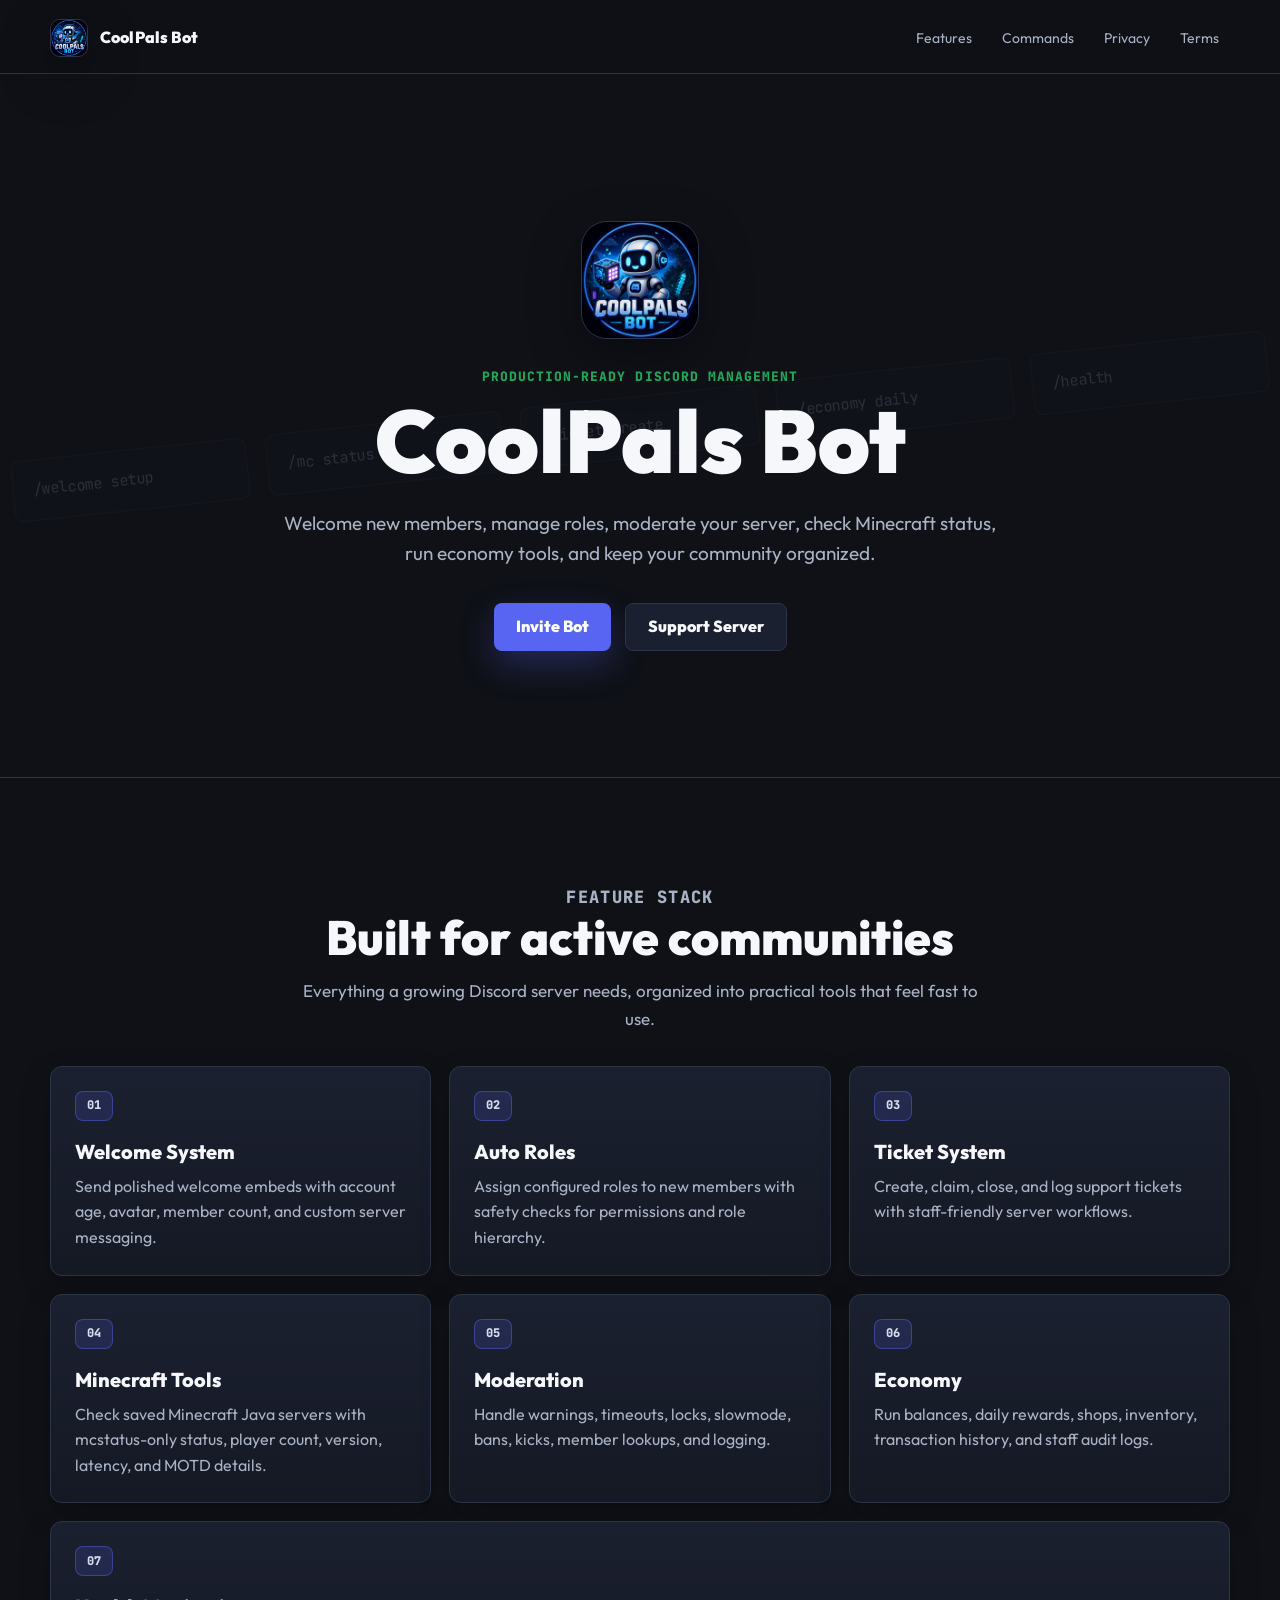
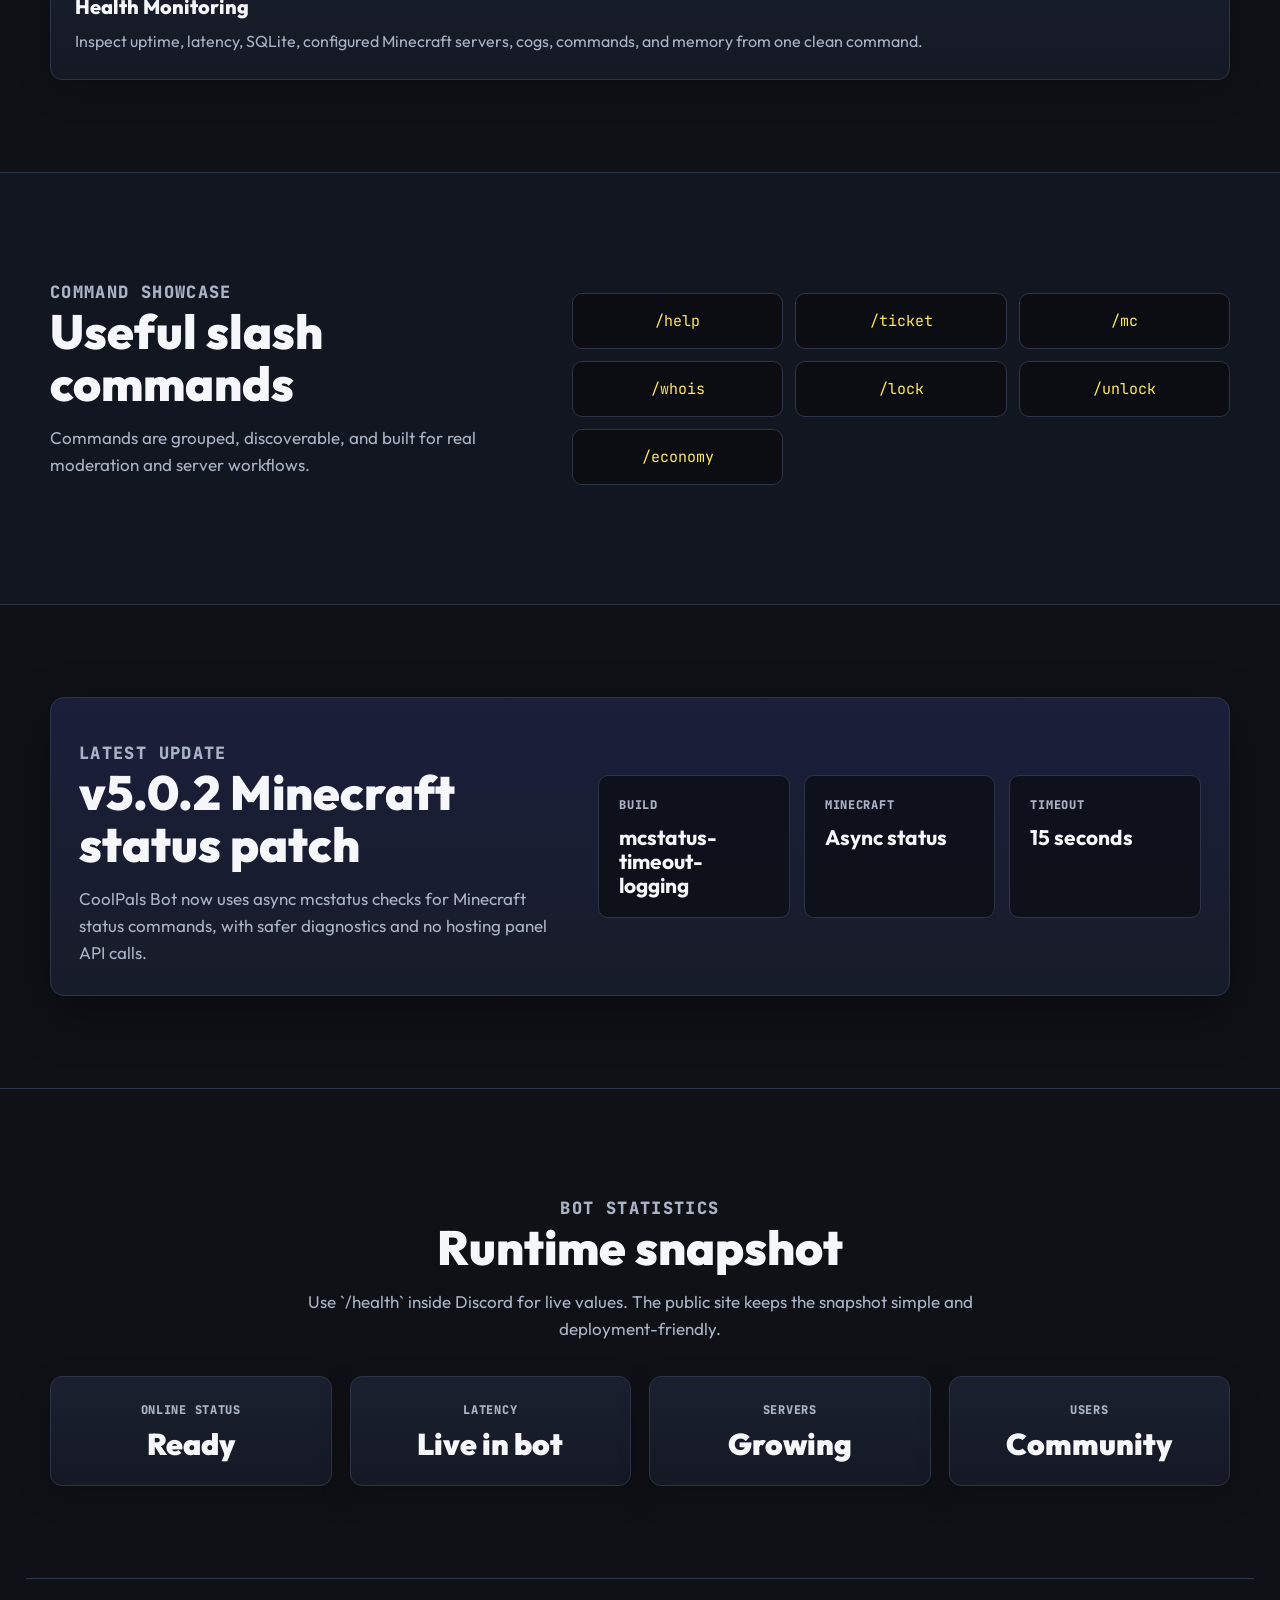
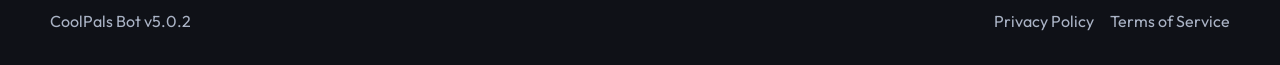
==== index.html @ 2b0df703 "Add files via upload" ====
<!doctype html>
<html lang="en">
<head>
  <meta charset="utf-8">
  <meta name="viewport" content="width=device-width, initial-scale=1">
  <title>CoolPals Bot</title>
  <meta name="description" content="CoolPals Bot is a production Discord bot for welcome messages, auto roles, moderation, Minecraft tools, economy, and health monitoring.">
  <link rel="stylesheet" href="css/style.css">
</head>
<body>
  <header class="site-header">
    <a class="brand" href="index.html" aria-label="CoolPals Bot home">
      <img class="brand-avatar" src="assets/bot-avatar.png" alt="CoolPals Bot avatar">
      <span>CoolPals Bot</span>
    </a>
    <nav class="site-nav" aria-label="Main navigation">
      <a href="#features">Features</a>
      <a href="#commands">Commands</a>
      <a href="privacy.html">Privacy</a>
      <a href="terms.html">Terms</a>
    </nav>
  </header>

  <main>
    <section class="hero">
      <div class="hero-background" aria-hidden="true">
        <span>/welcome setup</span>
        <span>/mc status</span>
        <span>/ticket create</span>
        <span>/economy daily</span>
        <span>/health</span>
      </div>
      <div class="hero-content">
        <img class="bot-logo" src="assets/bot-avatar.png" alt="CoolPals Bot avatar">
        <p class="eyebrow">Production-ready Discord management</p>
        <h1>CoolPals Bot</h1>
        <p class="hero-copy">Welcome new members, manage roles, moderate your server, check Minecraft status, run economy tools, and keep your community organized.</p>
        <div class="hero-actions">
          <!-- Edit this href with your real Discord bot invite URL. -->
          <a class="button primary" href="https://discord.com/oauth2/authorize?client_id=1519142525582053468&permissions=1099914407126&scope=bot%20applications.commands">Invite Bot</a>
          <!-- Edit this href with your real support server invite URL. -->
          <a class="button secondary" href="https://discord.gg/ycZ6UyHUmh">Support Server</a>
        </div>
      </div>
    </section>

    <section class="section" id="features">
      <div class="section-inner">
        <div class="section-heading centered">
          <p class="eyebrow">Feature stack</p>
          <h2>Built for active communities</h2>
          <p>Everything a growing Discord server needs, organized into practical tools that feel fast to use.</p>
        </div>
        <div class="feature-grid">
          <article class="feature-card">
            <span class="card-icon">01</span>
            <h3>Welcome System</h3>
            <p>Send polished welcome embeds with account age, avatar, member count, and custom server messaging.</p>
          </article>
          <article class="feature-card">
            <span class="card-icon">02</span>
            <h3>Auto Roles</h3>
            <p>Assign configured roles to new members with safety checks for permissions and role hierarchy.</p>
          </article>
          <article class="feature-card">
            <span class="card-icon">03</span>
            <h3>Ticket System</h3>
            <p>Create, claim, close, and log support tickets with staff-friendly server workflows.</p>
          </article>
          <article class="feature-card">
            <span class="card-icon">04</span>
            <h3>Minecraft Tools</h3>
            <p>Check saved Minecraft Java servers with mcstatus-only status, player count, version, latency, and MOTD details.</p>
          </article>
          <article class="feature-card">
            <span class="card-icon">05</span>
            <h3>Moderation</h3>
            <p>Handle warnings, timeouts, locks, slowmode, bans, kicks, member lookups, and logging.</p>
          </article>
          <article class="feature-card">
            <span class="card-icon">06</span>
            <h3>Economy</h3>
            <p>Run balances, daily rewards, shops, inventory, transaction history, and staff audit logs.</p>
          </article>
          <article class="feature-card feature-card-wide">
            <span class="card-icon">07</span>
            <h3>Health Monitoring</h3>
            <p>Inspect uptime, latency, SQLite, configured Minecraft servers, cogs, commands, and memory from one clean command.</p>
          </article>
        </div>
      </div>
    </section>

    <section class="section command-section" id="commands">
      <div class="section-inner split-section">
        <div class="section-heading">
          <p class="eyebrow">Command showcase</p>
          <h2>Useful slash commands</h2>
          <p>Commands are grouped, discoverable, and built for real moderation and server workflows.</p>
        </div>
        <div class="command-grid" aria-label="Command examples">
          <code>/help</code>
          <code>/ticket</code>
          <code>/mc</code>
          <code>/whois</code>
          <code>/lock</code>
          <code>/unlock</code>
          <code>/economy</code>
        </div>
      </div>
    </section>

    <section class="section update-section" id="updates">
      <div class="section-inner update-panel">
        <div class="section-heading">
          <p class="eyebrow">Latest update</p>
          <h2>v5.0.2 Minecraft status patch</h2>
          <p>CoolPals Bot now uses async mcstatus checks for Minecraft status commands, with safer diagnostics and no hosting panel API calls.</p>
        </div>
        <div class="update-grid" aria-label="Latest release details">
          <div class="update-card">
            <span class="stat-label">Build</span>
            <strong>mcstatus-timeout-logging</strong>
          </div>
          <div class="update-card">
            <span class="stat-label">Minecraft</span>
            <strong>Async status</strong>
          </div>
          <div class="update-card">
            <span class="stat-label">Timeout</span>
            <strong>15 seconds</strong>
          </div>
        </div>
      </div>
    </section>

    <section class="section stats-section">
      <div class="section-inner">
        <div class="section-heading centered">
          <p class="eyebrow">Bot statistics</p>
          <h2>Runtime snapshot</h2>
          <p>Use `/health` inside Discord for live values. The public site keeps the snapshot simple and deployment-friendly.</p>
        </div>
        <div class="stats-grid">
          <div class="stat-card">
            <span class="stat-label">Online Status</span>
            <strong data-stat="status">Ready</strong>
          </div>
          <div class="stat-card">
            <span class="stat-label">Latency</span>
            <strong data-stat="latency">Live in bot</strong>
          </div>
          <div class="stat-card">
            <span class="stat-label">Servers</span>
            <strong data-stat="servers">Growing</strong>
          </div>
          <div class="stat-card">
            <span class="stat-label">Users</span>
            <strong data-stat="users">Community</strong>
          </div>
        </div>
      </div>
    </section>
  </main>

  <footer class="site-footer">
    <span>CoolPals Bot v5.0.2</span>
    <nav aria-label="Footer navigation">
      <a href="privacy.html">Privacy Policy</a>
      <a href="terms.html">Terms of Service</a>
    </nav>
  </footer>

  <script src="js/main.js"></script>
</body>
</html>
---- css/style.css ----
@import url("https://fonts.googleapis.com/css2?family=JetBrains+Mono:wght@500;700&family=Outfit:wght@400;500;600;700;800;900&display=swap");

:root {
  --bg: #0f1117;
  --surface: #151924;
  --surface-2: #1b2030;
  --surface-3: #23293a;
  --text: #f6f7fb;
  --muted: #aab3c5;
  --soft: #d7dced;
  --line: #2c3448;
  --accent: #5865f2;
  --accent-2: #23a559;
  --warning: #fee75c;
  --shadow: 0 18px 50px rgba(0, 0, 0, 0.34);
  --container: 1180px;
  --font-body: "Outfit", ui-sans-serif, system-ui, -apple-system, BlinkMacSystemFont, "Segoe UI", sans-serif;
  --font-display: "Outfit", ui-sans-serif, system-ui, -apple-system, BlinkMacSystemFont, "Segoe UI", sans-serif;
  --font-mono: "JetBrains Mono", "SFMono-Regular", Consolas, "Liberation Mono", monospace;
}

* {
  box-sizing: border-box;
}

html {
  scroll-behavior: smooth;
}

body {
  margin: 0;
  background: var(--bg);
  color: var(--text);
  font-family: var(--font-body);
  line-height: 1.6;
  text-rendering: optimizeLegibility;
}

a {
  color: inherit;
  text-decoration: none;
}

.site-header {
  position: sticky;
  top: 0;
  z-index: 10;
  display: flex;
  align-items: center;
  justify-content: space-between;
  gap: 24px;
  max-width: calc(var(--container) + 48px);
  margin: 0 auto;
  padding: 18px 24px;
}

.site-header::before {
  content: "";
  position: fixed;
  inset: 0 0 auto;
  height: 73px;
  z-index: -1;
  background: rgba(15, 17, 23, 0.9);
  border-bottom: 1px solid var(--line);
  backdrop-filter: blur(14px);
}

.brand {
  display: inline-flex;
  align-items: center;
  gap: 12px;
  font-family: var(--font-display);
  font-weight: 850;
  letter-spacing: 0.01em;
}

.brand-avatar,
.bot-logo {
  display: block;
  object-fit: cover;
  background: var(--surface-3);
  border: 1px solid var(--line);
  box-shadow: var(--shadow);
}

.brand-avatar {
  width: 38px;
  height: 38px;
  border-radius: 10px;
}

.site-nav {
  display: flex;
  align-items: center;
  gap: 8px;
  color: var(--muted);
  font-size: 14px;
}

.site-nav a {
  padding: 9px 11px;
  border-radius: 8px;
  transition: color 160ms ease, background 160ms ease, transform 160ms ease;
}

.site-nav a:hover {
  color: var(--text);
  background: rgba(88, 101, 242, 0.13);
  transform: translateY(-1px);
}

.hero {
  position: relative;
  min-height: 78vh;
  display: grid;
  place-items: center;
  overflow: hidden;
  padding: 96px 24px 78px;
  border-bottom: 1px solid var(--line);
}

.hero-background {
  position: absolute;
  inset: 0;
  display: grid;
  grid-template-columns: repeat(5, minmax(180px, 1fr));
  align-content: center;
  gap: 18px;
  padding: 56px;
  opacity: 0.18;
  transform: rotate(-6deg) scale(1.08);
}

.hero-background span {
  display: block;
  padding: 16px 18px;
  border: 1px solid var(--line);
  background: var(--surface);
  color: var(--muted);
  border-radius: 8px;
  font-family: var(--font-mono);
  font-size: 14px;
  white-space: nowrap;
}

.hero-content {
  position: relative;
  z-index: 1;
  width: min(100%, 900px);
  margin: 0 auto;
  text-align: center;
}

.bot-logo {
  width: 118px;
  height: 118px;
  margin: 0 auto 28px;
  border-radius: 26px;
}

.eyebrow {
  margin: 0 0 10px;
  color: var(--accent-2);
  font-family: var(--font-mono);
  font-size: 13px;
  font-weight: 850;
  text-transform: uppercase;
  letter-spacing: 0.08em;
}

h1,
h2,
h3,
p {
  overflow-wrap: anywhere;
}

h1 {
  margin: 0;
  font-family: var(--font-display);
  font-size: clamp(48px, 7vw, 88px);
  font-weight: 900;
  line-height: 0.98;
  letter-spacing: 0;
}

h2 {
  margin: 0;
  font-family: var(--font-display);
  font-size: clamp(30px, 4vw, 48px);
  font-weight: 850;
  line-height: 1.08;
  letter-spacing: 0;
}

h3 {
  margin: 0 0 10px;
  font-family: var(--font-display);
  font-size: 20px;
  font-weight: 800;
  line-height: 1.25;
}

.hero-copy,
.section-heading p,
.legal-hero p,
.legal-content p,
.legal-summary p {
  color: var(--muted);
}

.hero-copy {
  max-width: 740px;
  margin: 24px auto 0;
  font-size: 19px;
}

.hero-actions {
  display: flex;
  justify-content: center;
  gap: 14px;
  flex-wrap: wrap;
  margin-top: 34px;
}

.button {
  display: inline-flex;
  align-items: center;
  justify-content: center;
  min-height: 48px;
  padding: 0 22px;
  border-radius: 8px;
  font-family: var(--font-display);
  font-weight: 850;
  transition: transform 160ms ease, box-shadow 160ms ease, border-color 160ms ease, background 160ms ease;
}

.button:hover {
  transform: translateY(-2px);
}

.button.primary {
  background: var(--accent);
  color: white;
  box-shadow: 0 14px 34px rgba(88, 101, 242, 0.28);
}

.button.primary:hover {
  box-shadow: 0 18px 42px rgba(88, 101, 242, 0.38);
}

.button.secondary {
  background: var(--surface-2);
  color: var(--text);
  border: 1px solid var(--line);
}

.button.secondary:hover {
  border-color: rgba(88, 101, 242, 0.65);
}

.section {
  padding: 92px 24px;
}

.section-inner {
  width: min(100%, var(--container));
  margin: 0 auto;
}

.section-heading {
  max-width: 680px;
  margin-bottom: 34px;
}

.section-heading.centered {
  margin-right: auto;
  margin-left: auto;
  text-align: center;
}

.section-heading p {
  margin: 14px 0 0;
  font-size: 17px;
}

.feature-grid,
.stats-grid {
  display: grid;
  gap: 18px;
}

.feature-grid {
  grid-template-columns: repeat(3, minmax(0, 1fr));
}

.stats-grid {
  grid-template-columns: repeat(4, minmax(0, 1fr));
}

.feature-card,
.stat-card,
.legal-card,
.legal-summary {
  background: linear-gradient(180deg, var(--surface-2), var(--surface));
  border: 1px solid var(--line);
  border-radius: 12px;
  box-shadow: 0 12px 32px rgba(0, 0, 0, 0.18);
}

.feature-card,
.stat-card {
  padding: 24px;
  transition: transform 170ms ease, border-color 170ms ease, background 170ms ease, box-shadow 170ms ease;
}

.feature-card:hover,
.stat-card:hover,
.legal-card:hover {
  transform: translateY(-4px);
  border-color: rgba(88, 101, 242, 0.62);
  box-shadow: 0 20px 46px rgba(0, 0, 0, 0.28);
}

.feature-card p {
  margin: 0;
  color: var(--muted);
}

.feature-card-wide {
  grid-column: span 3;
}

.card-icon {
  display: inline-flex;
  align-items: center;
  justify-content: center;
  width: 38px;
  height: 30px;
  margin-bottom: 18px;
  border: 1px solid rgba(88, 101, 242, 0.45);
  border-radius: 8px;
  background: rgba(88, 101, 242, 0.16);
  color: var(--soft);
  font-family: var(--font-mono);
  font-size: 12px;
  font-weight: 850;
}

.command-section {
  background: #121620;
  border-top: 1px solid var(--line);
  border-bottom: 1px solid var(--line);
}

.update-section {
  border-bottom: 1px solid var(--line);
}

.update-panel {
  display: grid;
  grid-template-columns: minmax(280px, 0.9fr) minmax(0, 1.1fr);
  gap: 26px;
  align-items: center;
  padding: 28px;
  background: linear-gradient(180deg, rgba(88, 101, 242, 0.16), rgba(27, 32, 48, 0.72));
  border: 1px solid var(--line);
  border-radius: 14px;
  box-shadow: var(--shadow);
}

.update-panel .section-heading {
  margin-bottom: 0;
}

.update-grid {
  display: grid;
  grid-template-columns: repeat(3, minmax(0, 1fr));
  gap: 14px;
}

.update-card {
  min-height: 118px;
  padding: 20px;
  background: rgba(11, 13, 19, 0.72);
  border: 1px solid var(--line);
  border-radius: 10px;
  transition: transform 170ms ease, border-color 170ms ease, background 170ms ease;
}

.update-card:hover {
  transform: translateY(-3px);
  border-color: rgba(35, 165, 89, 0.56);
  background: rgba(15, 17, 23, 0.92);
}

.update-card strong {
  display: block;
  margin-top: 10px;
  font-family: var(--font-display);
  font-size: 21px;
  line-height: 1.15;
}

.split-section {
  display: grid;
  grid-template-columns: minmax(280px, 0.85fr) minmax(0, 1.15fr);
  gap: 36px;
  align-items: center;
}

.command-grid {
  display: grid;
  grid-template-columns: repeat(3, minmax(0, 1fr));
  gap: 12px;
}

.command-grid code {
  display: block;
  min-height: 54px;
  padding: 15px 14px;
  background: #0b0d13;
  border: 1px solid var(--line);
  border-radius: 10px;
  color: var(--warning);
  font-family: var(--font-mono);
  text-align: center;
  font-size: 15px;
  transition: transform 160ms ease, border-color 160ms ease, background 160ms ease;
}

.command-grid code:hover {
  transform: translateY(-3px);
  border-color: rgba(254, 231, 92, 0.5);
  background: #111520;
}

.stat-card {
  text-align: center;
}

.stat-label {
  display: block;
  color: var(--muted);
  font-family: var(--font-mono);
  font-size: 12px;
  font-weight: 800;
  text-transform: uppercase;
  letter-spacing: 0.06em;
}

.stat-card strong {
  display: block;
  margin-top: 8px;
  font-family: var(--font-display);
  font-size: clamp(22px, 3vw, 30px);
  font-weight: 900;
  line-height: 1.1;
}

.site-footer {
  display: flex;
  align-items: center;
  justify-content: space-between;
  gap: 18px;
  width: min(100%, calc(var(--container) + 48px));
  margin: 0 auto;
  padding: 30px 24px;
  color: var(--muted);
  border-top: 1px solid var(--line);
}

.site-footer nav {
  display: flex;
  gap: 16px;
}

.site-footer a {
  transition: color 160ms ease;
}

.site-footer a:hover {
  color: var(--text);
}

.legal-page {
  padding: 72px 24px 96px;
}

.legal-hero,
.legal-layout {
  width: min(100%, var(--container));
  margin: 0 auto;
}

.legal-hero {
  padding: 34px 0 38px;
  text-align: center;
}

.legal-hero h1 {
  max-width: 880px;
  margin: 0 auto;
  font-size: clamp(38px, 5.5vw, 66px);
}

.legal-hero p {
  max-width: 780px;
  margin: 20px auto 0;
  font-size: 18px;
}

.legal-layout {
  display: grid;
  grid-template-columns: 320px minmax(0, 1fr);
  gap: 22px;
  align-items: start;
}

.legal-summary {
  position: sticky;
  top: 96px;
  padding: 24px;
}

.legal-summary h2,
.legal-card h2 {
  margin: 0 0 12px;
  font-size: 22px;
}

.legal-summary p,
.legal-card p {
  margin: 0;
}

.legal-summary p + p {
  margin-top: 14px;
  padding-top: 14px;
  border-top: 1px solid var(--line);
}

.legal-content {
  display: grid;
  gap: 16px;
}

.legal-card {
  padding: 26px;
  transition: transform 170ms ease, border-color 170ms ease, box-shadow 170ms ease;
}

@media (max-width: 1080px) {
  .feature-grid {
    grid-template-columns: repeat(2, minmax(0, 1fr));
  }

  .feature-card-wide {
    grid-column: span 2;
  }

  .stats-grid {
    grid-template-columns: repeat(2, minmax(0, 1fr));
  }
}

@media (max-width: 920px) {
  .split-section,
  .legal-layout,
  .update-panel {
    grid-template-columns: 1fr;
  }

  .legal-summary {
    position: static;
  }

  .command-grid {
    grid-template-columns: repeat(2, minmax(0, 1fr));
  }

  .hero-background {
    grid-template-columns: repeat(2, minmax(180px, 1fr));
  }
}

@media (max-width: 640px) {
  .site-header,
  .site-footer {
    align-items: flex-start;
    flex-direction: column;
  }

  .site-nav,
  .site-footer nav {
    flex-wrap: wrap;
  }

  .hero {
    min-height: 82vh;
    padding-top: 72px;
  }

  .bot-logo {
    width: 88px;
    height: 88px;
    border-radius: 18px;
  }

  .hero-copy,
  .legal-hero p {
    font-size: 17px;
  }

  .section {
    padding: 68px 18px;
  }

  .feature-grid,
  .stats-grid,
  .update-grid,
  .command-grid {
    grid-template-columns: 1fr;
  }

  .feature-card-wide {
    grid-column: span 1;
  }

  .legal-page {
    padding: 52px 18px 70px;
  }
}
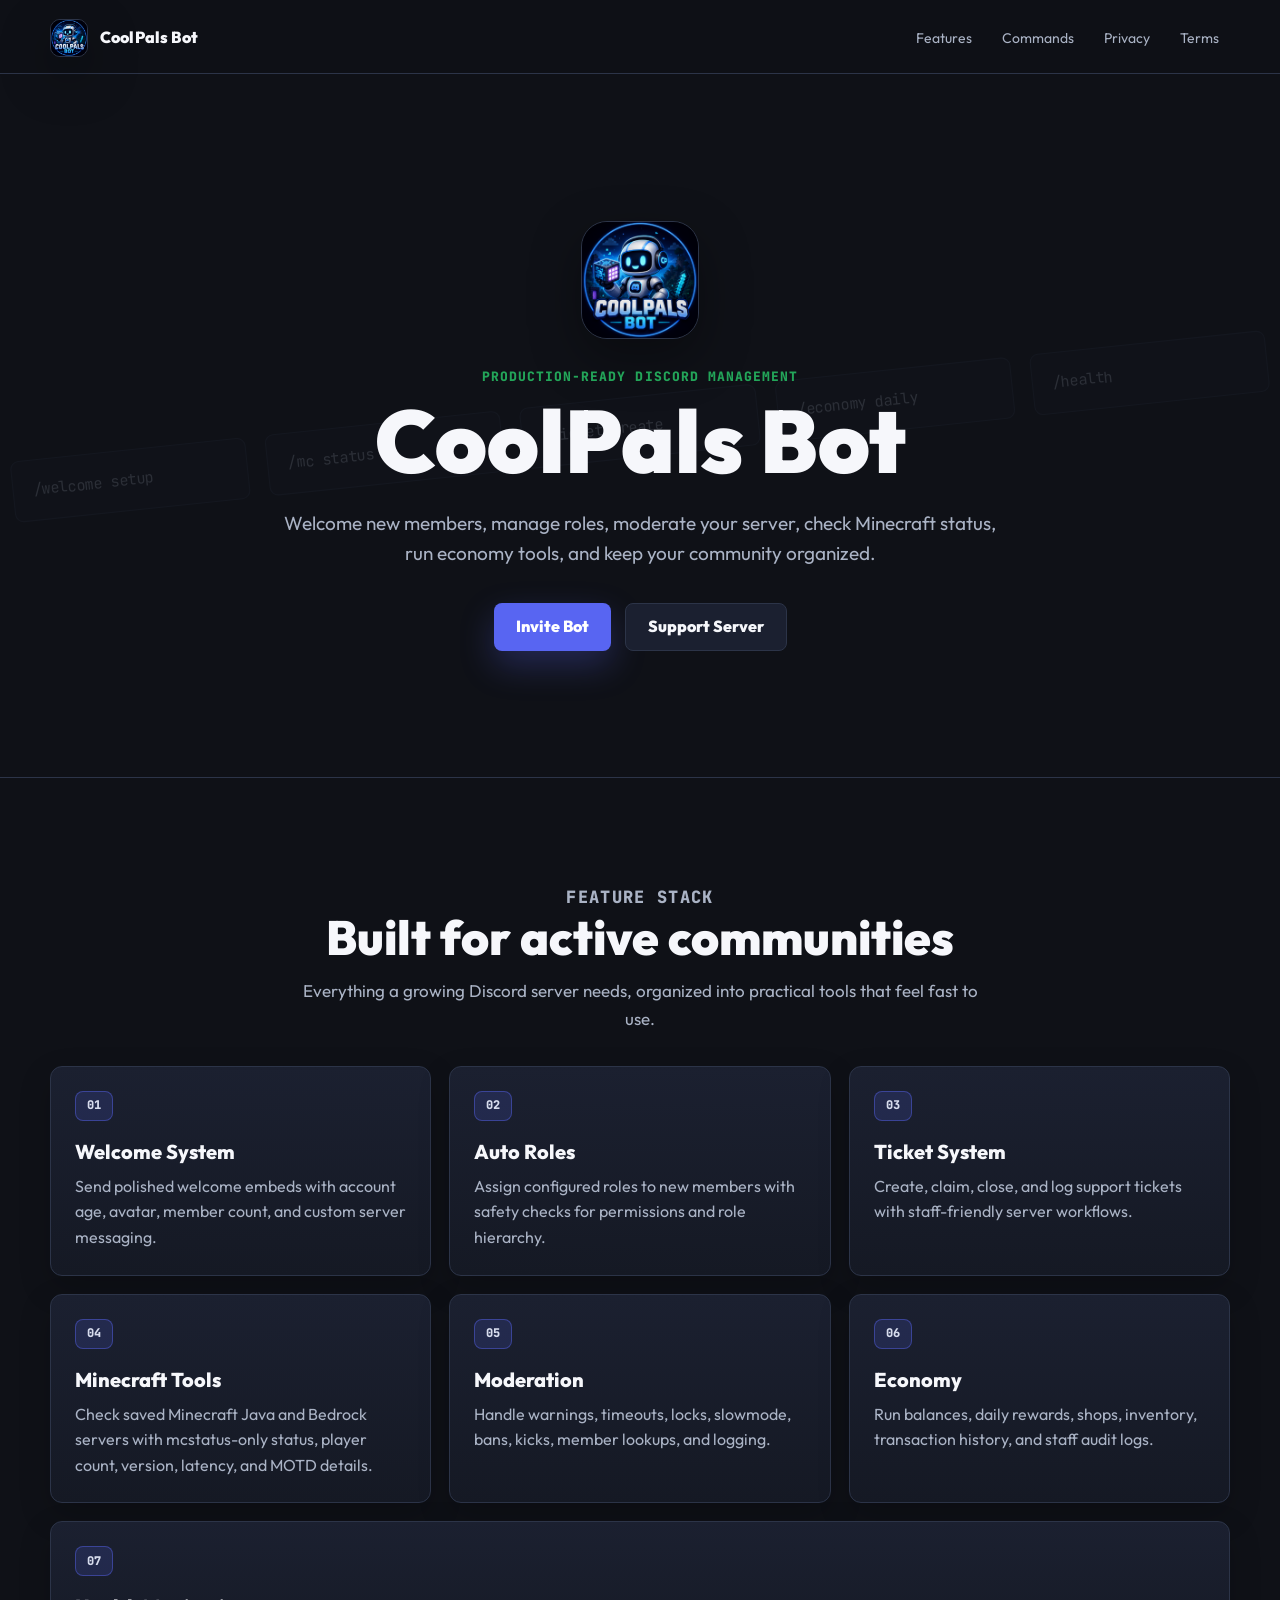
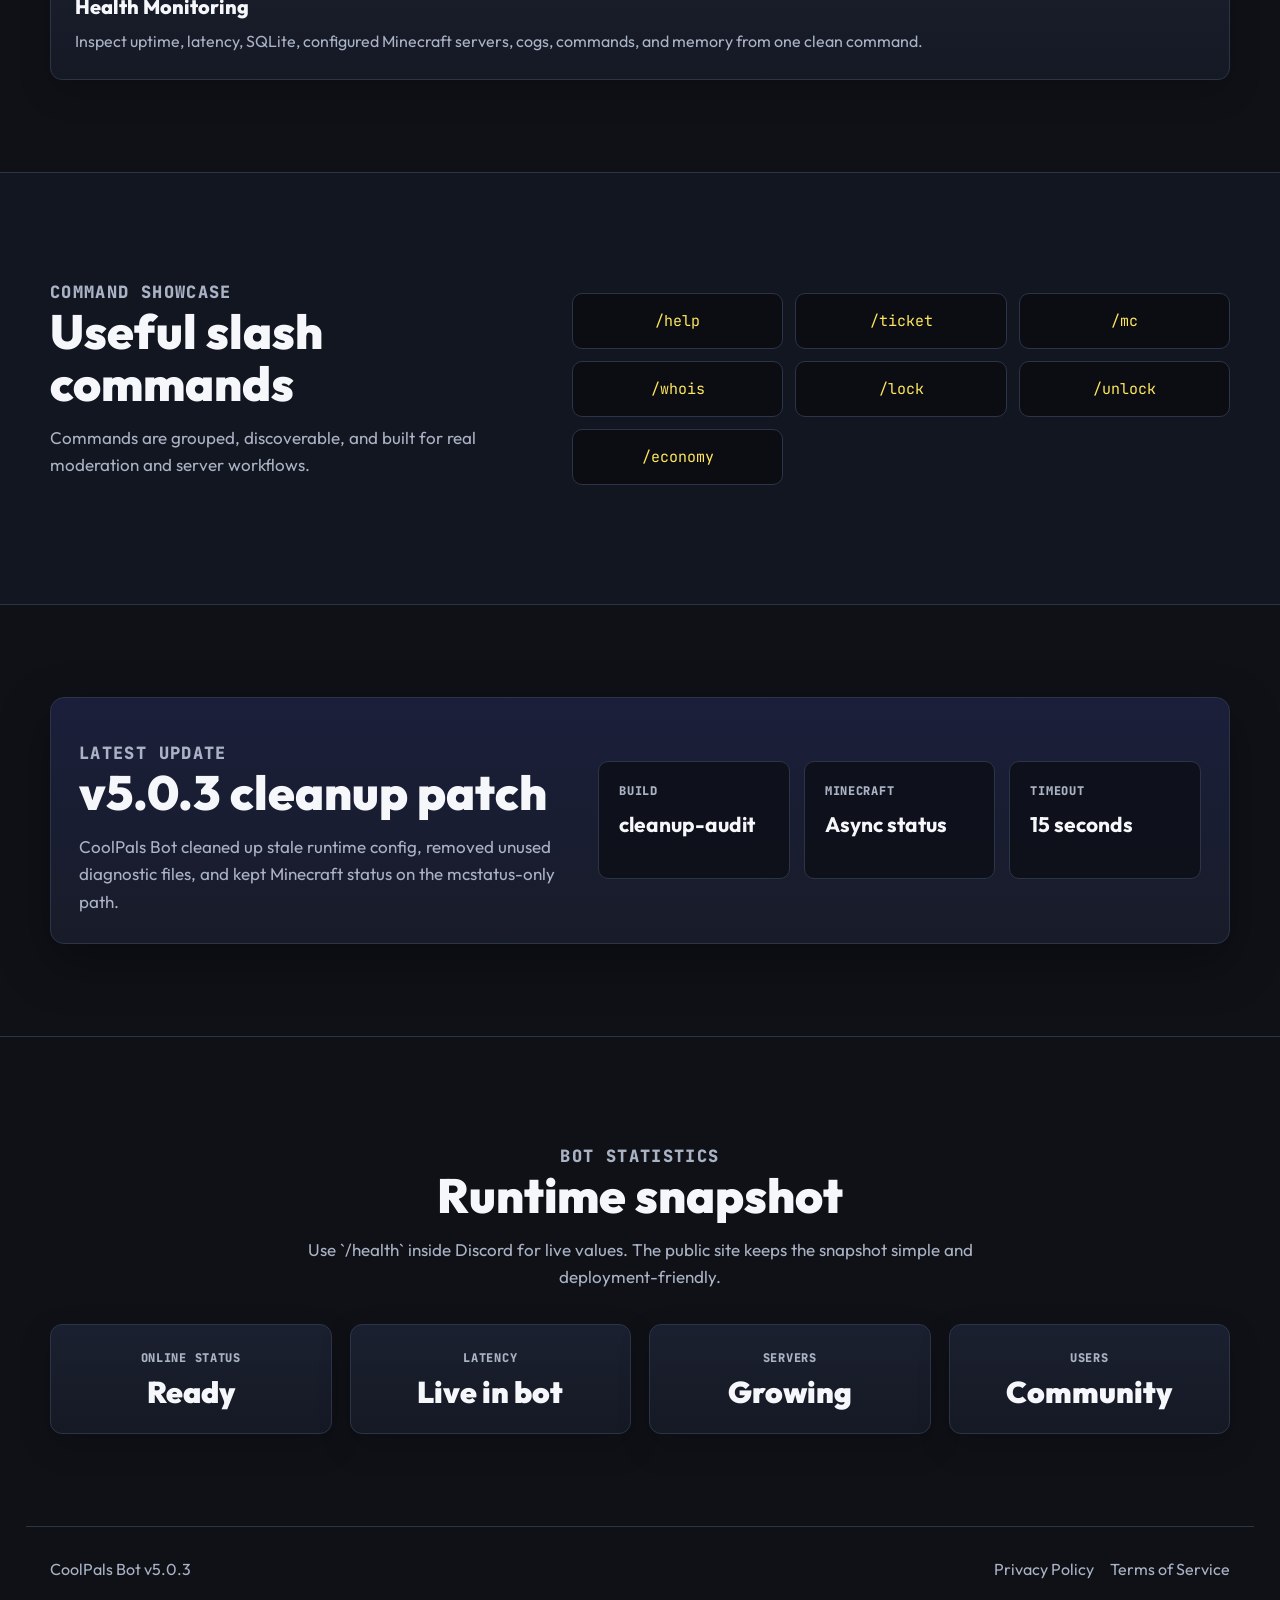
==== commit 259bd4ce: "Website update v5.0.3" ====
--- a/index.html
+++ b/index.html
@@ -70,7 +70,7 @@
           <article class="feature-card">
             <span class="card-icon">04</span>
             <h3>Minecraft Tools</h3>
-            <p>Check saved Minecraft Java servers with mcstatus-only status, player count, version, latency, and MOTD details.</p>
+            <p>Check saved Minecraft Java and Bedrock servers with mcstatus-only status, player count, version, latency, and MOTD details.</p>
           </article>
           <article class="feature-card">
             <span class="card-icon">05</span>
@@ -114,13 +114,13 @@
       <div class="section-inner update-panel">
         <div class="section-heading">
           <p class="eyebrow">Latest update</p>
-          <h2>v5.0.2 Minecraft status patch</h2>
-          <p>CoolPals Bot now uses async mcstatus checks for Minecraft status commands, with safer diagnostics and no hosting panel API calls.</p>
+          <h2>v5.0.3 cleanup patch</h2>
+          <p>CoolPals Bot cleaned up stale runtime config, removed unused diagnostic files, and kept Minecraft status on the mcstatus-only path.</p>
         </div>
         <div class="update-grid" aria-label="Latest release details">
           <div class="update-card">
             <span class="stat-label">Build</span>
-            <strong>mcstatus-timeout-logging</strong>
+            <strong>cleanup-audit</strong>
           </div>
           <div class="update-card">
             <span class="stat-label">Minecraft</span>
@@ -164,7 +164,7 @@
   </main>
 
   <footer class="site-footer">
-    <span>CoolPals Bot v5.0.2</span>
+    <span>CoolPals Bot v5.0.3</span>
     <nav aria-label="Footer navigation">
       <a href="privacy.html">Privacy Policy</a>
       <a href="terms.html">Terms of Service</a>
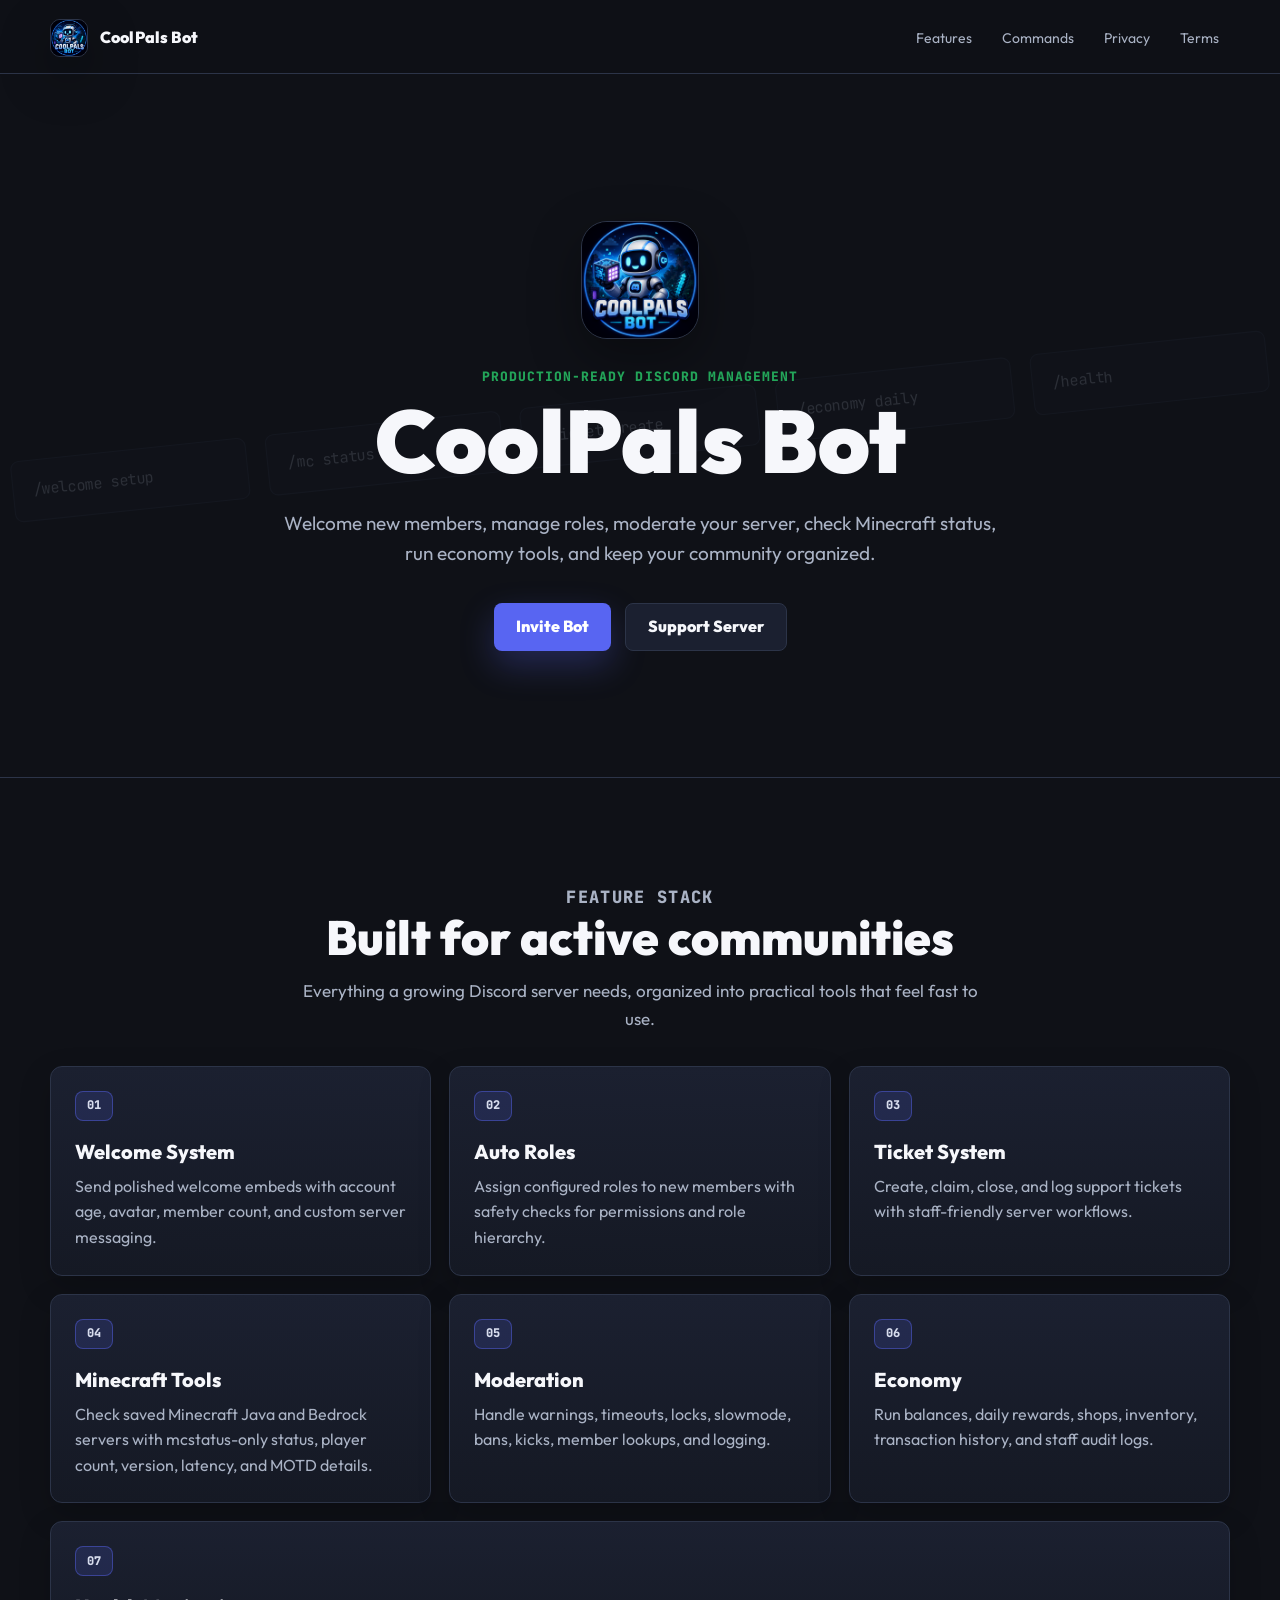
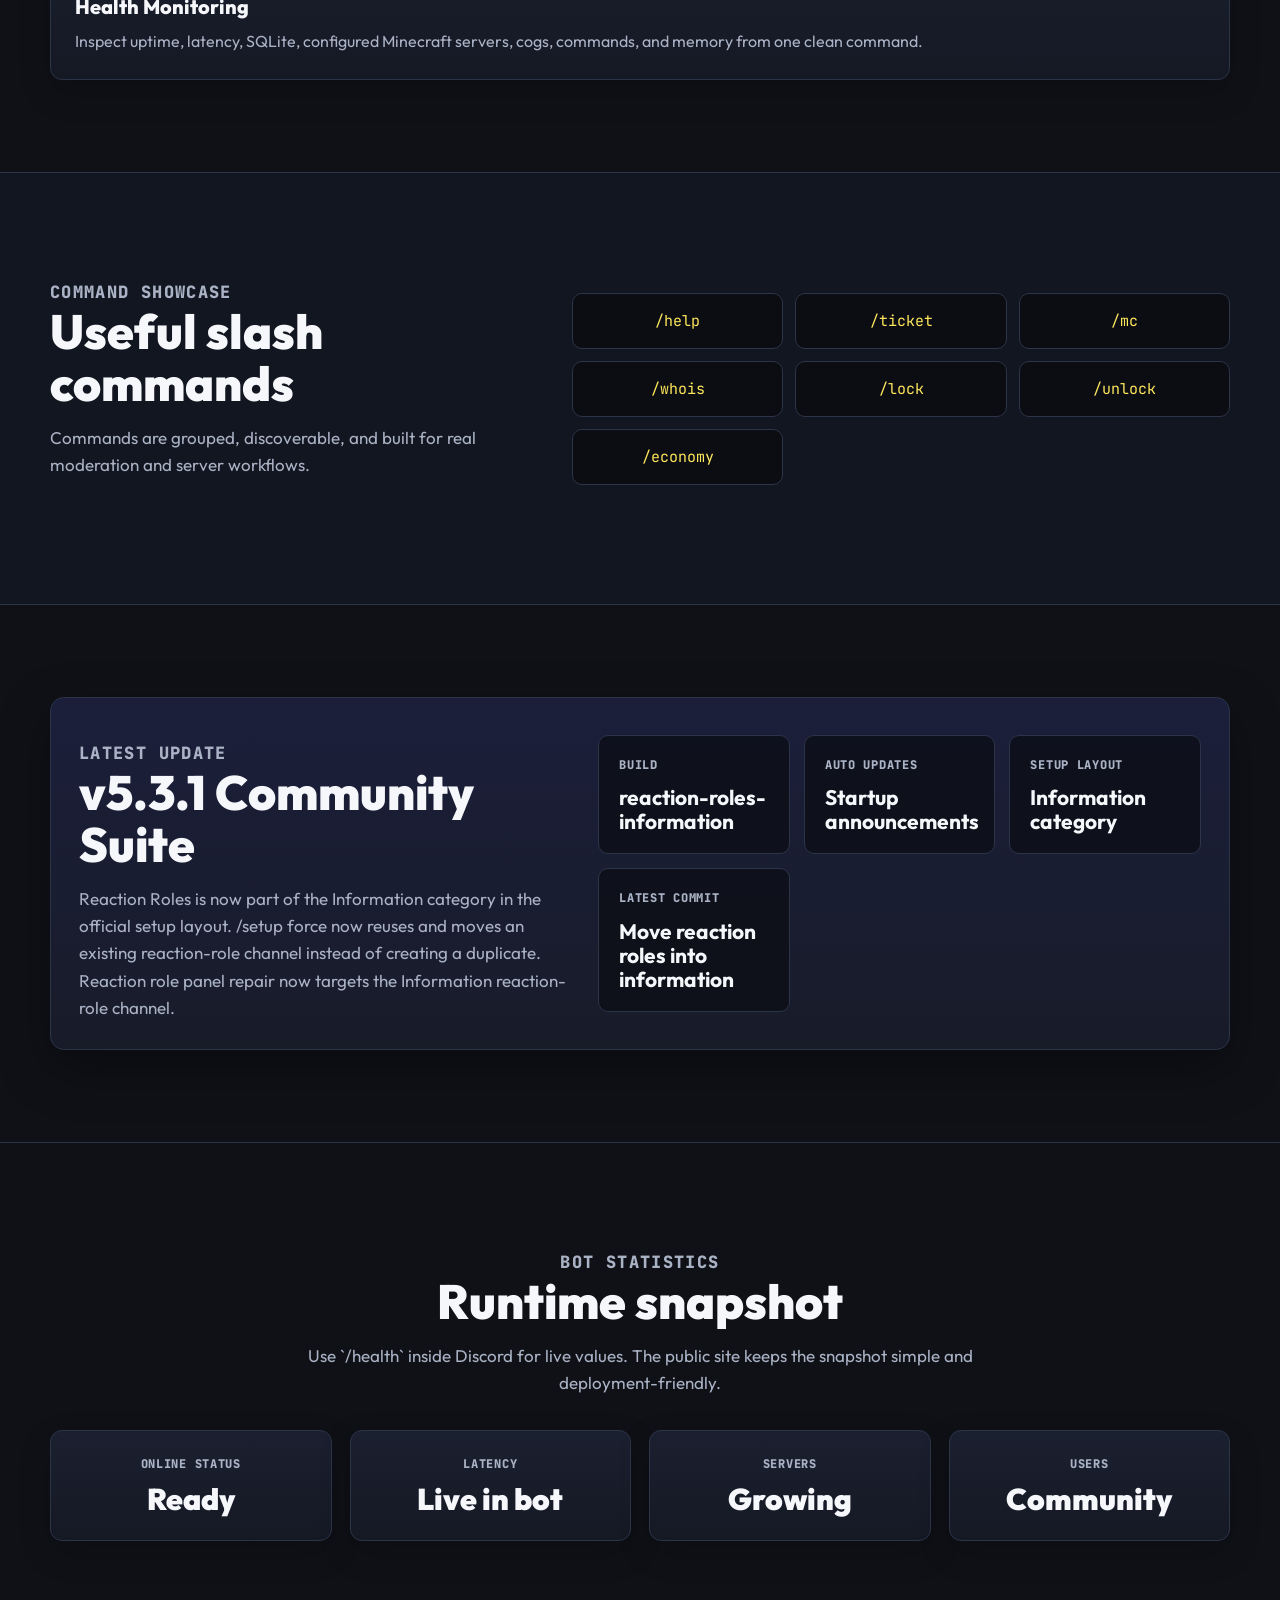
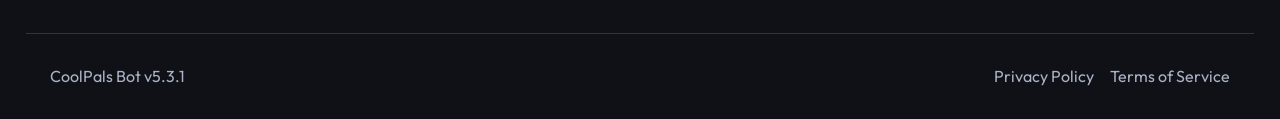
==== commit dad1971b: "Website update v5.3.1" ====
--- a/index.html
+++ b/index.html
@@ -114,21 +114,25 @@
       <div class="section-inner update-panel">
         <div class="section-heading">
           <p class="eyebrow">Latest update</p>
-          <h2>v5.0.3 cleanup patch</h2>
-          <p>CoolPals Bot cleaned up stale runtime config, removed unused diagnostic files, and kept Minecraft status on the mcstatus-only path.</p>
+          <h2 data-release="title">v5.3.1 Community Suite</h2>
+          <p data-release="summary">Reaction Roles now lives in the Information category, setup repair reuses the existing panel, and automatic update announcements stay available for configured Discord channels.</p>
         </div>
         <div class="update-grid" aria-label="Latest release details">
           <div class="update-card">
             <span class="stat-label">Build</span>
-            <strong>cleanup-audit</strong>
+            <strong data-release-card="build">reaction-roles-information</strong>
           </div>
           <div class="update-card">
-            <span class="stat-label">Minecraft</span>
-            <strong>Async status</strong>
+            <span class="stat-label">Auto updates</span>
+            <strong data-release-card="autoUpdates">Startup announcements</strong>
           </div>
           <div class="update-card">
-            <span class="stat-label">Timeout</span>
-            <strong>15 seconds</strong>
+            <span class="stat-label">Setup layout</span>
+            <strong data-release-card="setup">Information category</strong>
+          </div>
+          <div class="update-card">
+            <span class="stat-label">Latest commit</span>
+            <strong data-release-card="commit">Move reaction roles into information</strong>
           </div>
         </div>
       </div>
@@ -164,7 +168,7 @@
   </main>
 
   <footer class="site-footer">
-    <span>CoolPals Bot v5.0.3</span>
+    <span data-release="footer">CoolPals Bot v5.3.1</span>
     <nav aria-label="Footer navigation">
       <a href="privacy.html">Privacy Policy</a>
       <a href="terms.html">Terms of Service</a>
--- a/css/style.css
+++ b/css/style.css
@@ -375,7 +375,7 @@
 
 .update-grid {
   display: grid;
-  grid-template-columns: repeat(3, minmax(0, 1fr));
+  grid-template-columns: repeat(auto-fit, minmax(170px, 1fr));
   gap: 14px;
 }
 
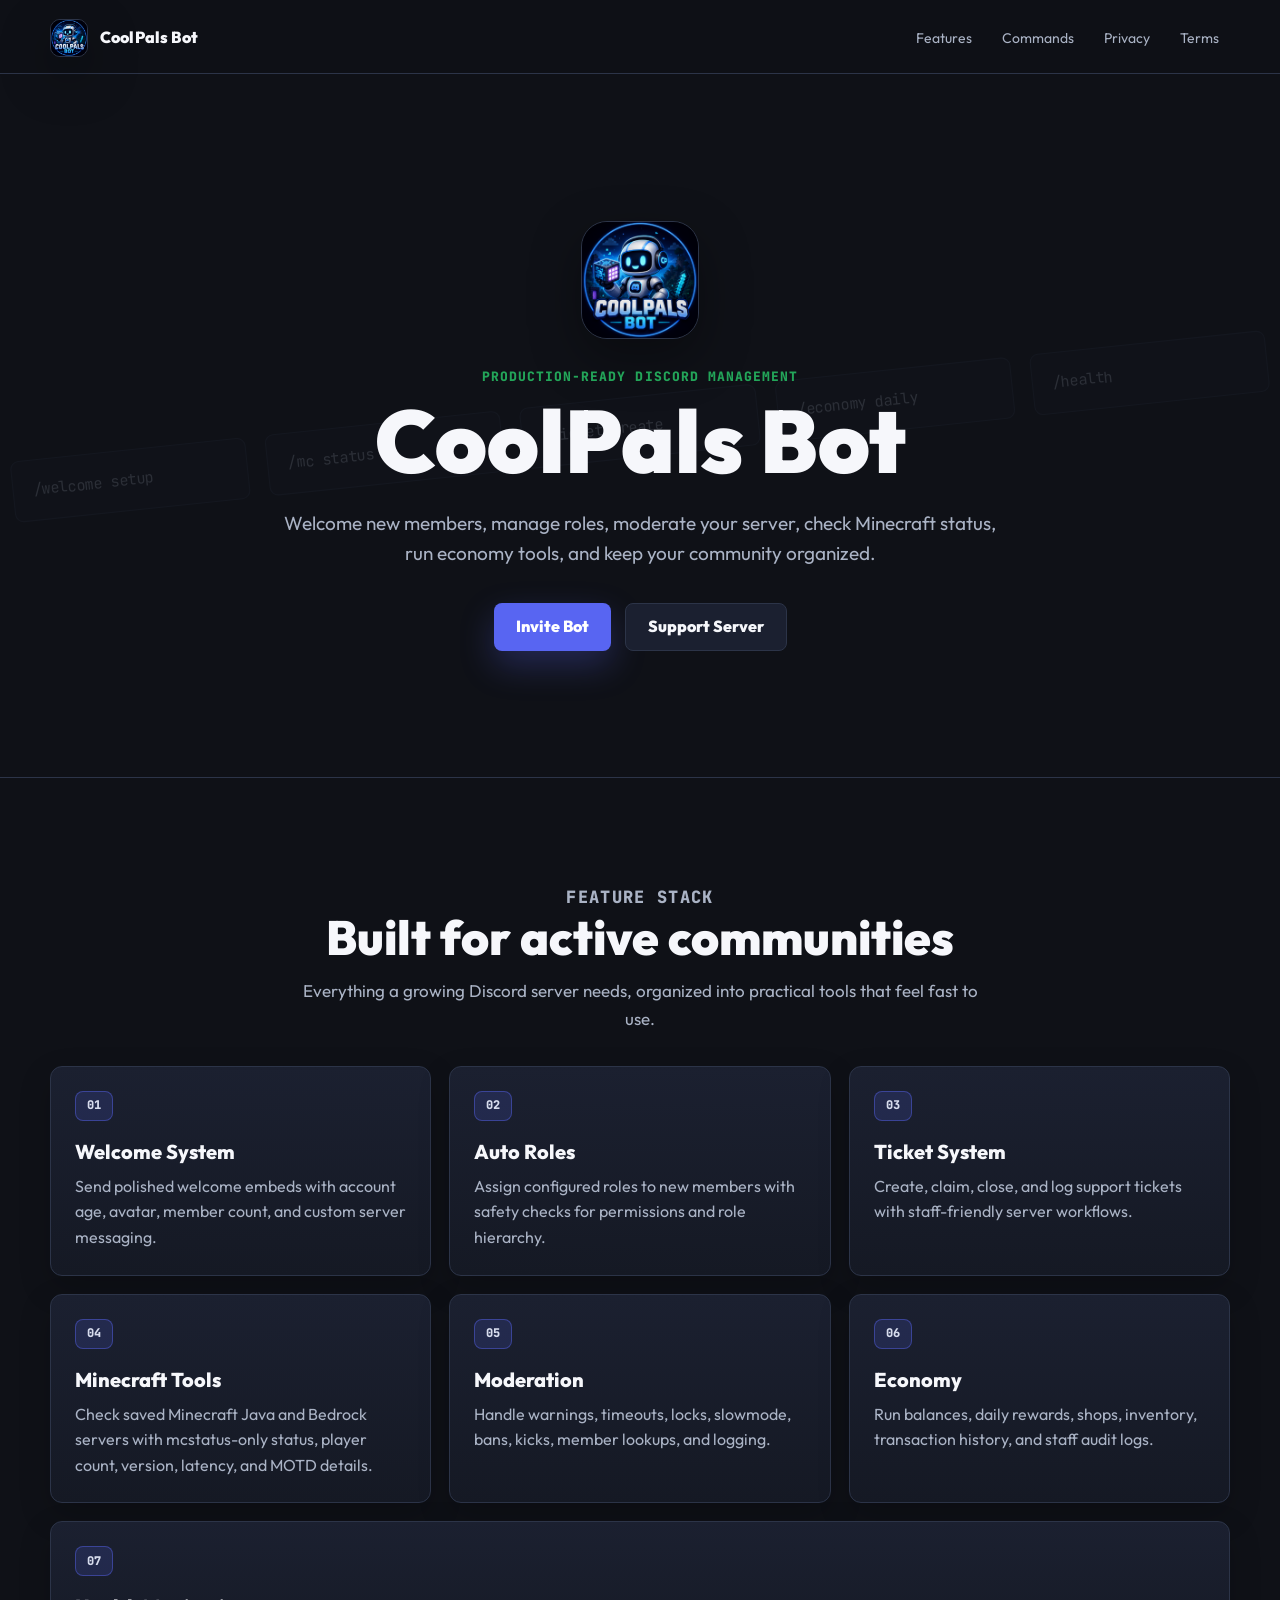
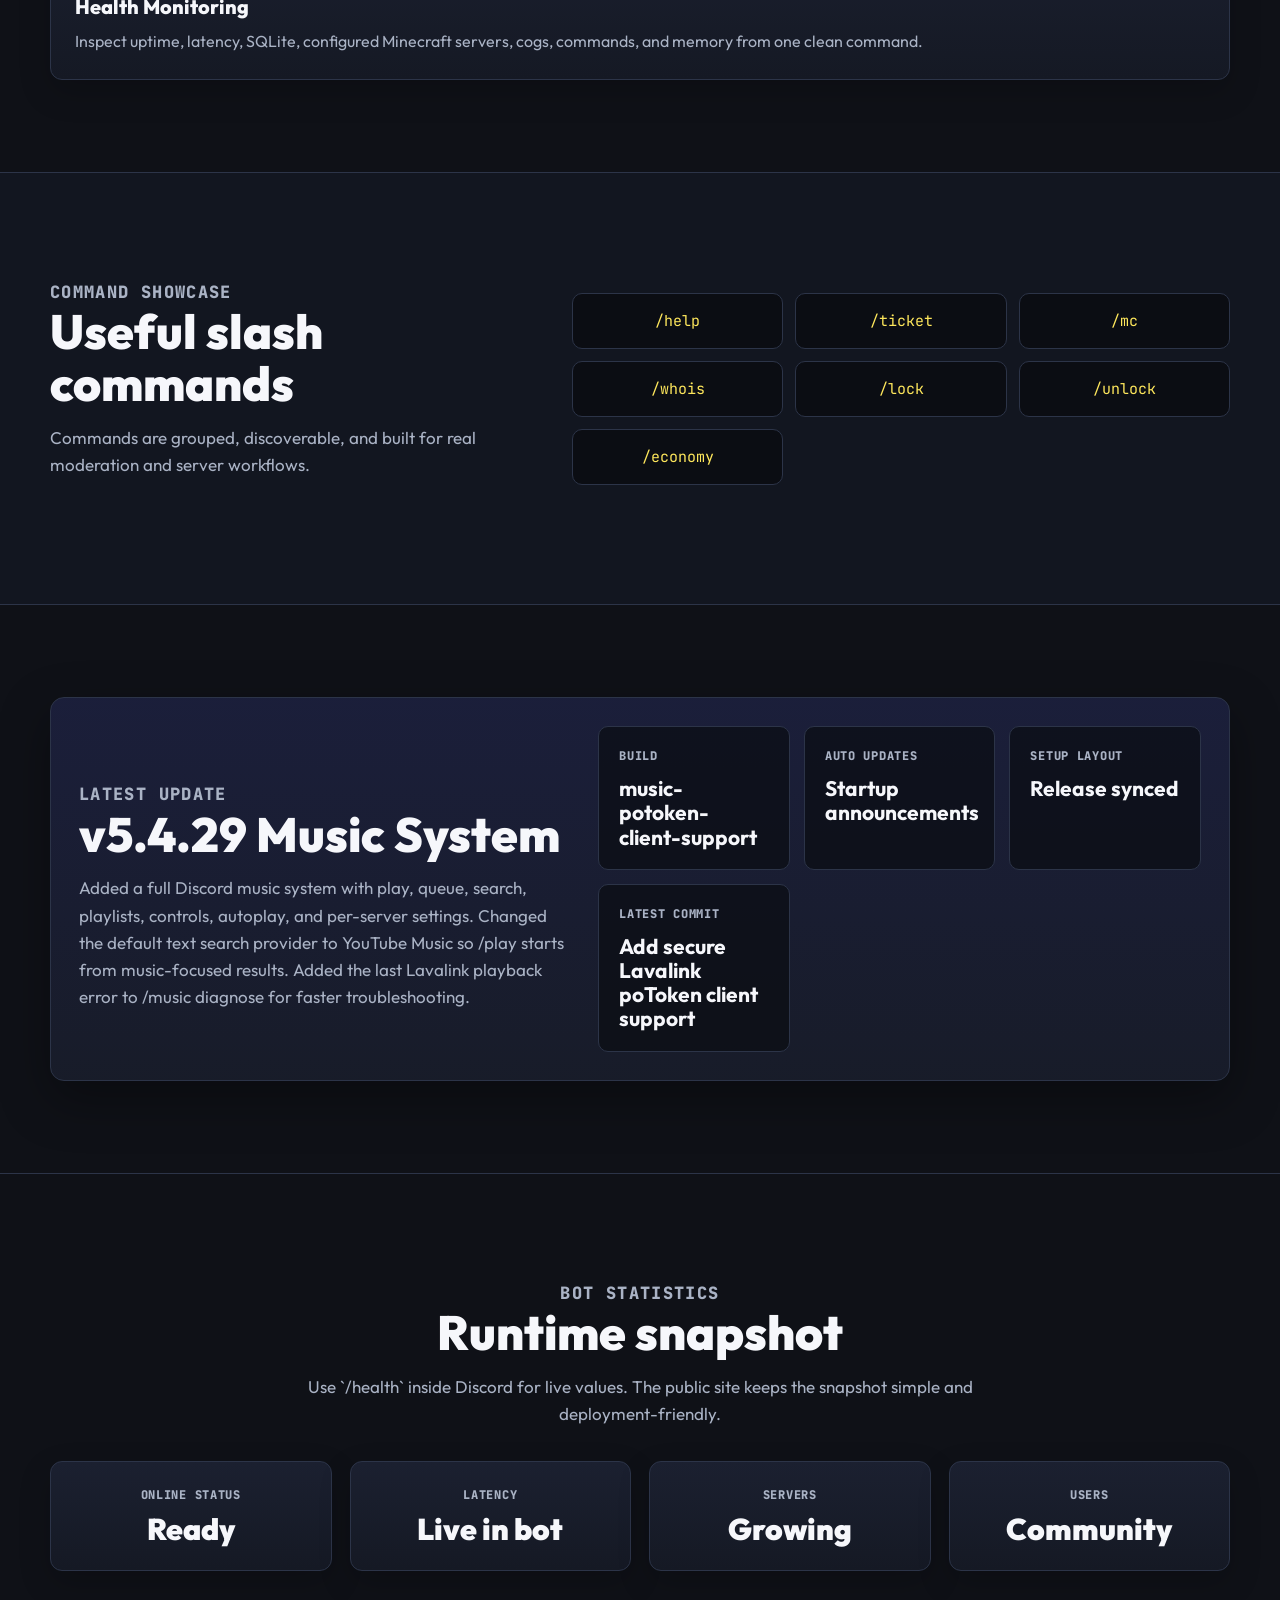
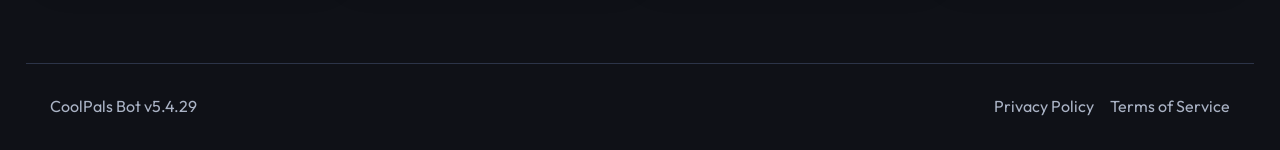
==== commit 9481a1ec: "Website update" ====
--- a/index.html
+++ b/index.html
@@ -36,9 +36,7 @@
         <h1>CoolPals Bot</h1>
         <p class="hero-copy">Welcome new members, manage roles, moderate your server, check Minecraft status, run economy tools, and keep your community organized.</p>
         <div class="hero-actions">
-          <!-- Edit this href with your real Discord bot invite URL. -->
           <a class="button primary" href="https://discord.com/oauth2/authorize?client_id=1519142525582053468&permissions=1099914407126&scope=bot%20applications.commands">Invite Bot</a>
-          <!-- Edit this href with your real support server invite URL. -->
           <a class="button secondary" href="https://discord.gg/ycZ6UyHUmh">Support Server</a>
         </div>
       </div>
